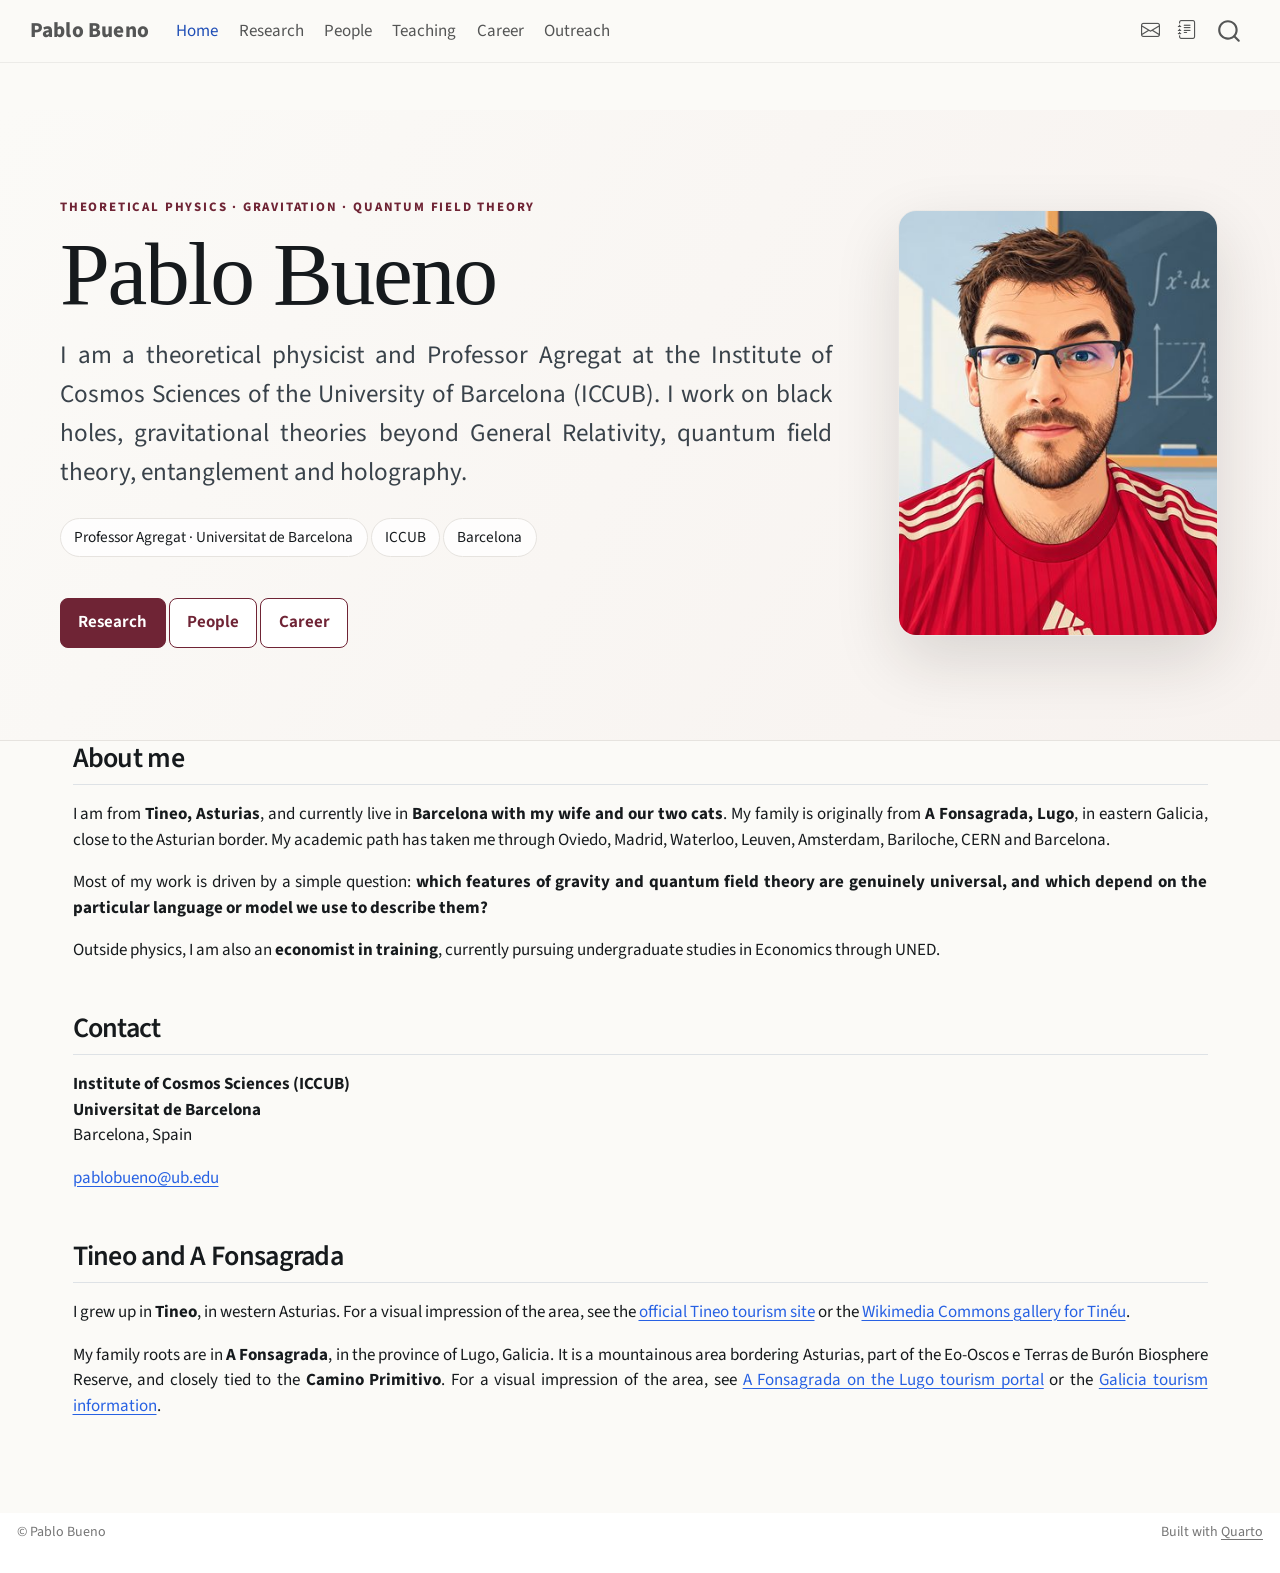
==== index.html @ 96d136df "Built site for gh-pages" ====
<!DOCTYPE html>
<html xmlns="http://www.w3.org/1999/xhtml" lang="en" xml:lang="en"><head>

<meta charset="utf-8">
<meta name="generator" content="quarto-1.10.18">

<meta name="viewport" content="width=device-width, initial-scale=1.0, user-scalable=yes">


<title>Pablo Bueno</title>
<style>
/* Default styles provided by pandoc.
** See https://pandoc.org/MANUAL.html#variables-for-html for config info.
*/
span.smallcaps{font-variant: small-caps;}
div.columns{display: flex; gap: 1.5em;}
div.column{flex: auto;}
@media screen {
div.columns{gap: min(4vw, 1.5em);}
div.column{overflow-x: auto;}
}
div.hanging-indent{margin-left: 1.5em; text-indent: -1.5em;}
ul.task-list{list-style: none;}
ul.task-list li input[type="checkbox"] {
  width: 0.8em;
  margin: 0 0.8em 0.2em -1em; /* quarto-specific, see https://github.com/quarto-dev/quarto-cli/issues/4556 */ 
  vertical-align: middle;
}
</style>


<script src="site_libs/quarto-nav/quarto-nav.js"></script>
<script src="site_libs/clipboard/clipboard.min.js"></script>
<script src="site_libs/quarto-search/autocomplete.umd.js"></script>
<script src="site_libs/quarto-search/fuse.min.js"></script>
<script src="site_libs/quarto-search/quarto-search.js"></script>
<meta name="quarto:offset" content="./">
<link href="./assets/favicon.svg" rel="icon" type="image/svg+xml">
<script src="site_libs/quarto-html/quarto.js" type="module"></script>
<script src="site_libs/quarto-html/tabsets/tabsets.js" type="module"></script>
<script src="site_libs/quarto-html/popper.min.js"></script>
<script src="site_libs/quarto-html/tippy.umd.min.js"></script>
<script src="site_libs/quarto-html/anchor.min.js"></script>
<link href="site_libs/quarto-html/tippy.css" rel="stylesheet">
<link href="site_libs/quarto-html/quarto-syntax-highlighting-64a204ab8560d761af7679ceaba22944.css" rel="stylesheet" id="quarto-text-highlighting-styles">
<script src="site_libs/bootstrap/bootstrap.min.js"></script>
<link href="site_libs/bootstrap/bootstrap-icons.css" rel="stylesheet">
<link href="site_libs/bootstrap/bootstrap-3e9b1289f5f353c49b617ce48ad2bc38.min.css" rel="stylesheet" append-hash="true" id="quarto-bootstrap" data-mode="light">
<script id="quarto-search-options" type="application/json">{
  "location": "navbar",
  "copy-button": false,
  "collapse-after": 3,
  "panel-placement": "end",
  "type": "overlay",
  "limit": 50,
  "keyboard-shortcut": [
    "f",
    "/",
    "s"
  ],
  "show-item-context": false,
  "language": {
    "search-no-results-text": "No results",
    "search-matching-documents-text": "matching documents",
    "search-copy-link-title": "Copy link to search",
    "search-hide-matches-text": "Hide additional matches",
    "search-more-match-text": "more match in this document",
    "search-more-matches-text": "more matches in this document",
    "search-clear-button-title": "Clear",
    "search-text-placeholder": "",
    "search-detached-cancel-button-title": "Cancel",
    "search-submit-button-title": "Submit",
    "search-label": "Search"
  }
}</script>
<style>html{ scroll-behavior: smooth; }</style>


<link rel="stylesheet" href="styles.css">
</head>

<body class="nav-fixed quarto-light">

<div id="quarto-search-results"></div>
  <header id="quarto-header" class="headroom fixed-top">
    <nav class="navbar navbar-expand-lg " data-bs-theme="dark">
      <div class="navbar-container container-fluid">
      <div class="navbar-brand-container mx-auto">
    <a class="navbar-brand" href="./index.html">
    <span class="navbar-title">Pablo Bueno</span>
    </a>
  </div>
            <div id="quarto-search" class="" title="Search"></div>
          <button class="navbar-toggler" type="button" data-bs-toggle="collapse" data-bs-target="#navbarCollapse" aria-controls="navbarCollapse" role="menu" aria-expanded="false" aria-label="Toggle navigation" onclick="if (window.quartoToggleHeadroom) { window.quartoToggleHeadroom(); }">
  <span class="navbar-toggler-icon"></span>
</button>
          <div class="collapse navbar-collapse" id="navbarCollapse">
            <ul class="navbar-nav navbar-nav-scroll me-auto">
  <li class="nav-item">
    <a class="nav-link active" href="./index.html" aria-current="page"> 
<span class="menu-text">Home</span></a>
  </li>  
  <li class="nav-item">
    <a class="nav-link" href="./research.html"> 
<span class="menu-text">Research</span></a>
  </li>  
  <li class="nav-item">
    <a class="nav-link" href="./people.html"> 
<span class="menu-text">People</span></a>
  </li>  
  <li class="nav-item">
    <a class="nav-link" href="./teaching.html"> 
<span class="menu-text">Teaching</span></a>
  </li>  
  <li class="nav-item">
    <a class="nav-link" href="./career.html"> 
<span class="menu-text">Career</span></a>
  </li>  
  <li class="nav-item">
    <a class="nav-link" href="./outreach.html"> 
<span class="menu-text">Outreach</span></a>
  </li>  
</ul>
            <ul class="navbar-nav navbar-nav-scroll ms-auto">
  <li class="nav-item compact">
    <a class="nav-link" href="mailto:pablobueno@ub.edu"> <i class="bi bi-envelope" role="img" aria-label="Email">
</i> 
<span class="menu-text"></span></a>
  </li>  
  <li class="nav-item compact">
    <a class="nav-link" href="https://inspirehep.net/authors/1198358?ui-citation-summary=true"> <i class="bi bi-journal-text" role="img" aria-label="INSPIRE-HEP">
</i> 
<span class="menu-text"></span></a>
  </li>  
</ul>
          </div> <!-- /navcollapse -->
            <div class="quarto-navbar-tools">
</div>
      </div> <!-- /container-fluid -->
    </nav>
</header>
<!-- content -->
<div id="quarto-content" class="quarto-container page-columns page-rows-contents page-layout-full page-navbar">
<!-- sidebar -->
<!-- margin-sidebar -->
    
<!-- main -->
<main class="content column-page" id="quarto-document-content"><header id="title-block-header" class="quarto-title-block"></header>




<div class="hero-split">
<div class="hero-copy">
<div class="hero-kicker">
Theoretical physics · Gravitation · Quantum field theory
</div>
<section id="pablo-bueno" class="level1">
<h1>Pablo Bueno</h1>
<div class="hero-lead">
<p>I am a theoretical physicist and Professor Agregat at the Institute of Cosmos Sciences of the University of Barcelona (ICCUB). I work on black holes, gravitational theories beyond General Relativity, quantum field theory, entanglement and holography.</p>
</div>
<div class="hero-meta">
<p><span class="pill">Professor Agregat · Universitat de Barcelona</span> <span class="pill">ICCUB</span> <span class="pill">Barcelona</span></p>
</div>
<div class="button-row">
<p><a class="pb-button primary" href="research.html">Research</a> <a class="pb-button secondary" href="people.html">People</a> <a class="pb-button secondary" href="career.html">Career</a></p>
</div>
</section>
</div>
<div class="hero-photo-wrap">
<p><img class="hero-photo" src="assets/pablo-bueno-cartoon-red.jpg" alt="Illustrated portrait of Pablo Bueno"></p>
</div>
</div>
<section id="about-me" class="level2">
<h2 class="anchored" data-anchor-id="about-me">About me</h2>
<p>I am from <strong>Tineo, Asturias</strong>, and currently live in <strong>Barcelona with my wife and our two cats</strong>. My family is originally from <strong>A Fonsagrada, Lugo</strong>, in eastern Galicia, close to the Asturian border. My academic path has taken me through Oviedo, Madrid, Waterloo, Leuven, Amsterdam, Bariloche, CERN and Barcelona.</p>
<p>Most of my work is driven by a simple question: <strong>which features of gravity and quantum field theory are genuinely universal, and which depend on the particular language or model we use to describe them?</strong></p>
<p>Outside physics, I am also an <strong>economist in training</strong>, currently pursuing undergraduate studies in Economics through UNED.</p>
</section>
<section id="contact" class="level2">
<h2 class="anchored" data-anchor-id="contact">Contact</h2>
<p><strong>Institute of Cosmos Sciences (ICCUB)</strong><br>
<strong>Universitat de Barcelona</strong><br>
Barcelona, Spain</p>
<p><a href="mailto:pablobueno@ub.edu">pablobueno@ub.edu</a></p>
</section>
<section id="tineo-and-a-fonsagrada" class="level2">
<h2 class="anchored" data-anchor-id="tineo-and-a-fonsagrada">Tineo and A Fonsagrada</h2>
<p>I grew up in <strong>Tineo</strong>, in western Asturias. For a visual impression of the area, see the <a href="https://turismotineo.es/">official Tineo tourism site</a> or the <a href="https://commons.wikimedia.org/wiki/Category:Tin%C3%A9u">Wikimedia Commons gallery for Tinéu</a>.</p>
<p>My family roots are in <strong>A Fonsagrada</strong>, in the province of Lugo, Galicia. It is a mountainous area bordering Asturias, part of the Eo-Oscos e Terras de Burón Biosphere Reserve, and closely tied to the <strong>Camino Primitivo</strong>. For a visual impression of the area, see <a href="https://turismo.deputacionlugo.gal/en/conece/lugoinedito/fonsagrada">A Fonsagrada on the Lugo tourism portal</a> or the <a href="https://www.turismo.gal/recurso/-/detalle/276943797/oficina-de-turismo-de-a-fonsagrada?langId=en_US">Galicia tourism information</a>.</p>


</section>

</main> <!-- /main -->
<script id="quarto-html-after-body" type="application/javascript">
  window.document.addEventListener("DOMContentLoaded", function (event) {
    const icon = "";
    const anchorJS = new window.AnchorJS();
    anchorJS.options = {
      placement: 'right',
      icon: icon
    };
    anchorJS.add('.anchored');
    const isCodeAnnotation = (el) => {
      for (const clz of el.classList) {
        if (clz.startsWith('code-annotation-')) {                     
          return true;
        }
      }
      return false;
    }
    const onCopySuccess = function(e) {
      // button target
      const button = e.trigger;
      // don't keep focus
      button.blur();
      // flash "checked"
      button.classList.add('code-copy-button-checked');
      var currentTitle = button.getAttribute("title");
      button.setAttribute("title", "Copied!");
      let tooltip;
      if (window.bootstrap) {
        button.setAttribute("data-bs-toggle", "tooltip");
        button.setAttribute("data-bs-placement", "left");
        button.setAttribute("data-bs-title", "Copied!");
        tooltip = new bootstrap.Tooltip(button, 
          { trigger: "manual", 
            customClass: "code-copy-button-tooltip",
            offset: [0, -8]});
        tooltip.show();    
      }
      setTimeout(function() {
        if (tooltip) {
          tooltip.hide();
          button.removeAttribute("data-bs-title");
          button.removeAttribute("data-bs-toggle");
          button.removeAttribute("data-bs-placement");
        }
        button.setAttribute("title", currentTitle);
        button.classList.remove('code-copy-button-checked');
      }, 1000);
      // clear code selection
      e.clearSelection();
    }
    const getTextToCopy = function(trigger) {
      const outerScaffold = trigger.parentElement.cloneNode(true);
      const codeEl = outerScaffold.querySelector('code');
      for (const childEl of codeEl.children) {
        if (isCodeAnnotation(childEl)) {
          childEl.remove();
        }
      }
      return codeEl.innerText;
    }
    const clipboard = new window.ClipboardJS('.code-copy-button:not([data-in-quarto-modal])', {
      text: getTextToCopy
    });
    clipboard.on('success', onCopySuccess);
    if (window.document.getElementById('quarto-embedded-source-code-modal')) {
      const clipboardModal = new window.ClipboardJS('.code-copy-button[data-in-quarto-modal]', {
        text: getTextToCopy,
        container: window.document.getElementById('quarto-embedded-source-code-modal')
      });
      clipboardModal.on('success', onCopySuccess);
    }
      var localhostRegex = new RegExp(/^(?:http|https):\/\/localhost\:?[0-9]*\//);
      var mailtoRegex = new RegExp(/^mailto:/);
        var filterRegex = new RegExp("https:\/\/DrBueno88\.github\.io");
      var isInternal = (href) => {
          return filterRegex.test(href) || localhostRegex.test(href) || mailtoRegex.test(href);
      }
      // Inspect non-navigation links and adorn them if external
     var links = window.document.querySelectorAll('a[href]:not(.nav-link):not(.navbar-brand):not(.toc-action):not(.sidebar-link):not(.sidebar-item-toggle):not(.pagination-link):not(.no-external):not([aria-hidden]):not(.dropdown-item):not(.quarto-navigation-tool):not(.about-link)');
      for (var i=0; i<links.length; i++) {
        const link = links[i];
        if (!isInternal(link.href)) {
          // undo the damage that might have been done by quarto-nav.js in the case of
          // links that we want to consider external
          if (link.dataset.originalHref !== undefined) {
            link.href = link.dataset.originalHref;
          }
            // target, if specified
            link.setAttribute("target", "_blank");
            if (link.getAttribute("rel") === null) {
              link.setAttribute("rel", "noopener");
            }
        }
      }
    function tippyHover(el, contentFn, onTriggerFn, onUntriggerFn) {
      const config = {
        allowHTML: true,
        maxWidth: 500,
        delay: 100,
        arrow: false,
        appendTo: function(el) {
            return el.parentElement;
        },
        interactive: true,
        interactiveBorder: 10,
        theme: 'quarto',
        placement: 'bottom-start',
      };
      if (contentFn) {
        config.content = contentFn;
      }
      if (onTriggerFn) {
        config.onTrigger = onTriggerFn;
      }
      if (onUntriggerFn) {
        config.onUntrigger = onUntriggerFn;
      }
      window.tippy(el, config); 
    }
    const noterefs = window.document.querySelectorAll('a[role="doc-noteref"]');
    for (var i=0; i<noterefs.length; i++) {
      const ref = noterefs[i];
      tippyHover(ref, function() {
        // use id or data attribute instead here
        let href = ref.getAttribute('data-footnote-href') || ref.getAttribute('href');
        try { href = new URL(href).hash; } catch {}
        const id = href.replace(/^#\/?/, "");
        const note = window.document.getElementById(id);
        if (note) {
          return note.innerHTML;
        } else {
          return "";
        }
      });
    }
    const xrefs = window.document.querySelectorAll('a.quarto-xref');
    const processXRef = (id, note) => {
      // Strip column container classes
      const stripColumnClz = (el) => {
        el.classList.remove("page-full", "page-columns");
        if (el.children) {
          for (const child of el.children) {
            stripColumnClz(child);
          }
        }
      }
      stripColumnClz(note)
      if (id === null || id.startsWith('sec-')) {
        // Special case sections, only their first couple elements
        const container = document.createElement("div");
        if (note.children && note.children.length > 2) {
          container.appendChild(note.children[0].cloneNode(true));
          for (let i = 1; i < note.children.length; i++) {
            const child = note.children[i];
            if (child.tagName === "P" && child.innerText === "") {
              continue;
            } else {
              container.appendChild(child.cloneNode(true));
              break;
            }
          }
          if (window.Quarto?.typesetMath) {
            window.Quarto.typesetMath(container);
          }
          return container.innerHTML
        } else {
          if (window.Quarto?.typesetMath) {
            window.Quarto.typesetMath(note);
          }
          return note.innerHTML;
        }
      } else {
        // Remove any anchor links if they are present
        const anchorLink = note.querySelector('a.anchorjs-link');
        if (anchorLink) {
          anchorLink.remove();
        }
        if (window.Quarto?.typesetMath) {
          window.Quarto.typesetMath(note);
        }
        if (note.classList.contains("callout")) {
          return note.outerHTML;
        } else {
          return note.innerHTML;
        }
      }
    }
    for (var i=0; i<xrefs.length; i++) {
      const xref = xrefs[i];
      tippyHover(xref, undefined, function(instance) {
        instance.disable();
        let url = xref.getAttribute('href');
        let hash = undefined; 
        if (url.startsWith('#')) {
          hash = url;
        } else {
          try { hash = new URL(url).hash; } catch {}
        }
        if (hash) {
          const id = hash.replace(/^#\/?/, "");
          const note = window.document.getElementById(id);
          if (note !== null) {
            try {
              const html = processXRef(id, note.cloneNode(true));
              instance.setContent(html);
            } finally {
              instance.enable();
              instance.show();
            }
          } else {
            // See if we can fetch this
            fetch(url.split('#')[0])
            .then(res => res.text())
            .then(html => {
              const parser = new DOMParser();
              const htmlDoc = parser.parseFromString(html, "text/html");
              const note = htmlDoc.getElementById(id);
              if (note !== null) {
                const html = processXRef(id, note);
                instance.setContent(html);
              } 
            }).finally(() => {
              instance.enable();
              instance.show();
            });
          }
        } else {
          // See if we can fetch a full url (with no hash to target)
          // This is a special case and we should probably do some content thinning / targeting
          fetch(url)
          .then(res => res.text())
          .then(html => {
            const parser = new DOMParser();
            const htmlDoc = parser.parseFromString(html, "text/html");
            const note = htmlDoc.querySelector('main.content');
            if (note !== null) {
              // This should only happen for chapter cross references
              // (since there is no id in the URL)
              // remove the first header
              if (note.children.length > 0 && note.children[0].tagName === "HEADER") {
                note.children[0].remove();
              }
              const html = processXRef(null, note);
              instance.setContent(html);
            } 
          }).finally(() => {
            instance.enable();
            instance.show();
          });
        }
      }, function(instance) {
      });
    }
        let selectedAnnoteEl;
        const selectorForAnnotation = ( cell, annotation) => {
          let cellAttr = 'data-code-cell="' + cell + '"';
          let lineAttr = 'data-code-annotation="' +  annotation + '"';
          const selector = 'span[' + cellAttr + '][' + lineAttr + ']';
          return selector;
        }
        const selectCodeLines = (annoteEl) => {
          const doc = window.document;
          const targetCell = annoteEl.getAttribute("data-target-cell");
          const targetAnnotation = annoteEl.getAttribute("data-target-annotation");
          const annoteSpan = window.document.querySelector(selectorForAnnotation(targetCell, targetAnnotation));
          const lines = annoteSpan.getAttribute("data-code-lines").split(",");
          const lineIds = lines.map((line) => {
            return targetCell + "-" + line;
          })
          let top = null;
          let height = null;
          let parent = null;
          if (lineIds.length > 0) {
              //compute the position of the single el (top and bottom and make a div)
              const el = window.document.getElementById(lineIds[0]);
              top = el.offsetTop;
              height = el.offsetHeight;
              parent = el.parentElement.parentElement;
            if (lineIds.length > 1) {
              const lastEl = window.document.getElementById(lineIds[lineIds.length - 1]);
              const bottom = lastEl.offsetTop + lastEl.offsetHeight;
              height = bottom - top;
            }
            if (top !== null && height !== null && parent !== null) {
              // cook up a div (if necessary) and position it 
              let div = window.document.getElementById("code-annotation-line-highlight");
              if (div === null) {
                div = window.document.createElement("div");
                div.setAttribute("id", "code-annotation-line-highlight");
                div.style.position = 'absolute';
                parent.appendChild(div);
              }
              div.style.top = top - 2 + "px";
              div.style.height = height + 4 + "px";
              div.style.left = 0;
              let gutterDiv = window.document.getElementById("code-annotation-line-highlight-gutter");
              if (gutterDiv === null) {
                gutterDiv = window.document.createElement("div");
                gutterDiv.setAttribute("id", "code-annotation-line-highlight-gutter");
                gutterDiv.style.position = 'absolute';
                const codeCell = window.document.getElementById(targetCell);
                const gutter = codeCell.querySelector('.code-annotation-gutter');
                gutter.appendChild(gutterDiv);
              }
              gutterDiv.style.top = top - 2 + "px";
              gutterDiv.style.height = height + 4 + "px";
            }
            selectedAnnoteEl = annoteEl;
          }
        };
        const unselectCodeLines = () => {
          const elementsIds = ["code-annotation-line-highlight", "code-annotation-line-highlight-gutter"];
          elementsIds.forEach((elId) => {
            const div = window.document.getElementById(elId);
            if (div) {
              div.remove();
            }
          });
          selectedAnnoteEl = undefined;
        };
          // Handle positioning of the toggle
      window.addEventListener(
        "resize",
        throttle(() => {
          elRect = undefined;
          if (selectedAnnoteEl) {
            selectCodeLines(selectedAnnoteEl);
          }
        }, 10)
      );
      function throttle(fn, ms) {
      let throttle = false;
      let timer;
        return (...args) => {
          if(!throttle) { // first call gets through
              fn.apply(this, args);
              throttle = true;
          } else { // all the others get throttled
              if(timer) clearTimeout(timer); // cancel #2
              timer = setTimeout(() => {
                fn.apply(this, args);
                timer = throttle = false;
              }, ms);
          }
        };
      }
        // Attach click handler to the DT
        const annoteDls = window.document.querySelectorAll('dt[data-target-cell]');
        for (const annoteDlNode of annoteDls) {
          annoteDlNode.addEventListener('click', (event) => {
            const clickedEl = event.target;
            if (clickedEl !== selectedAnnoteEl) {
              unselectCodeLines();
              const activeEl = window.document.querySelector('dt[data-target-cell].code-annotation-active');
              if (activeEl) {
                activeEl.classList.remove('code-annotation-active');
              }
              selectCodeLines(clickedEl);
              clickedEl.classList.add('code-annotation-active');
            } else {
              // Unselect the line
              unselectCodeLines();
              clickedEl.classList.remove('code-annotation-active');
            }
          });
        }
    const findCites = (el) => {
      const parentEl = el.parentElement;
      if (parentEl) {
        const cites = parentEl.dataset.cites;
        if (cites) {
          return {
            el,
            cites: cites.split(' ')
          };
        } else {
          return findCites(el.parentElement)
        }
      } else {
        return undefined;
      }
    };
    var bibliorefs = window.document.querySelectorAll('a[role="doc-biblioref"]');
    for (var i=0; i<bibliorefs.length; i++) {
      const ref = bibliorefs[i];
      const citeInfo = findCites(ref);
      if (citeInfo) {
        tippyHover(citeInfo.el, function() {
          var popup = window.document.createElement('div');
          citeInfo.cites.forEach(function(cite) {
            var citeDiv = window.document.createElement('div');
            citeDiv.classList.add('hanging-indent');
            citeDiv.classList.add('csl-entry');
            var biblioDiv = window.document.getElementById('ref-' + cite);
            if (biblioDiv) {
              citeDiv.innerHTML = biblioDiv.innerHTML;
            }
            popup.appendChild(citeDiv);
          });
          return popup.innerHTML;
        });
      }
    }
  });
  </script>
</div> <!-- /content -->
<footer class="footer">
  <div class="nav-footer">
    <div class="nav-footer-left">
<p>© Pablo Bueno</p>
</div>   
    <div class="nav-footer-center">
      &nbsp;
    </div>
    <div class="nav-footer-right">
<p>Built with <a href="https://quarto.org/">Quarto</a></p>
</div>
  </div>
</footer>




<script src="site_libs/quarto-html/zenscroll-min.js"></script>
</body></html>
---- site_libs/quarto-html/tippy.css ----
.tippy-box[data-animation=fade][data-state=hidden]{opacity:0}[data-tippy-root]{max-width:calc(100vw - 10px)}.tippy-box{position:relative;background-color:#333;color:#fff;border-radius:4px;font-size:14px;line-height:1.4;white-space:normal;outline:0;transition-property:transform,visibility,opacity}.tippy-box[data-placement^=top]>.tippy-arrow{bottom:0}.tippy-box[data-placement^=top]>.tippy-arrow:before{bottom:-7px;left:0;border-width:8px 8px 0;border-top-color:initial;transform-origin:center top}.tippy-box[data-placement^=bottom]>.tippy-arrow{top:0}.tippy-box[data-placement^=bottom]>.tippy-arrow:before{top:-7px;left:0;border-width:0 8px 8px;border-bottom-color:initial;transform-origin:center bottom}.tippy-box[data-placement^=left]>.tippy-arrow{right:0}.tippy-box[data-placement^=left]>.tippy-arrow:before{border-width:8px 0 8px 8px;border-left-color:initial;right:-7px;transform-origin:center left}.tippy-box[data-placement^=right]>.tippy-arrow{left:0}.tippy-box[data-placement^=right]>.tippy-arrow:before{left:-7px;border-width:8px 8px 8px 0;border-right-color:initial;transform-origin:center right}.tippy-box[data-inertia][data-state=visible]{transition-timing-function:cubic-bezier(.54,1.5,.38,1.11)}.tippy-arrow{width:16px;height:16px;color:#333}.tippy-arrow:before{content:"";position:absolute;border-color:transparent;border-style:solid}.tippy-content{position:relative;padding:5px 9px;z-index:1}
---- site_libs/quarto-html/quarto-syntax-highlighting-64a204ab8560d761af7679ceaba22944.css ----
/* quarto syntax highlight colors */
:root {
  --quarto-hl-ot-color: #003B4F;
  --quarto-hl-at-color: #657422;
  --quarto-hl-ss-color: #20794D;
  --quarto-hl-an-color: #5E5E5E;
  --quarto-hl-fu-color: #4758AB;
  --quarto-hl-st-color: #20794D;
  --quarto-hl-cf-color: #003B4F;
  --quarto-hl-op-color: #5E5E5E;
  --quarto-hl-er-color: #AD0000;
  --quarto-hl-bn-color: #AD0000;
  --quarto-hl-al-color: #AD0000;
  --quarto-hl-va-color: #111111;
  --quarto-hl-bu-color: inherit;
  --quarto-hl-ex-color: inherit;
  --quarto-hl-pp-color: #AD0000;
  --quarto-hl-in-color: #5E5E5E;
  --quarto-hl-vs-color: #20794D;
  --quarto-hl-wa-color: #5E5E5E;
  --quarto-hl-do-color: #5E5E5E;
  --quarto-hl-im-color: #00769E;
  --quarto-hl-ch-color: #20794D;
  --quarto-hl-dt-color: #AD0000;
  --quarto-hl-fl-color: #AD0000;
  --quarto-hl-co-color: #5E5E5E;
  --quarto-hl-cv-color: #5E5E5E;
  --quarto-hl-cn-color: #8f5902;
  --quarto-hl-sc-color: #5E5E5E;
  --quarto-hl-dv-color: #AD0000;
  --quarto-hl-kw-color: #003B4F;
}

/* other quarto variables */
:root {
  --quarto-font-monospace: SFMono-Regular, Menlo, Monaco, Consolas, "Liberation Mono", "Courier New", monospace;
}

/* syntax highlight based on Pandoc's rules */
pre > code.sourceCode > span {
  color: #003B4F;
}

code.sourceCode > span {
  color: #003B4F;
}

div.sourceCode,
div.sourceCode pre.sourceCode {
  color: #003B4F;
}

/* Normal */
code span {
  color: #003B4F;
}

/* Alert */
code span.al {
  color: #AD0000;
  font-style: inherit;
}

/* Annotation */
code span.an {
  color: #5E5E5E;
  font-style: inherit;
}

/* Attribute */
code span.at {
  color: #657422;
  font-style: inherit;
}

/* BaseN */
code span.bn {
  color: #AD0000;
  font-style: inherit;
}

/* BuiltIn */
code span.bu {
  font-style: inherit;
}

/* ControlFlow */
code span.cf {
  color: #003B4F;
  font-weight: bold;
  font-style: inherit;
}

/* Char */
code span.ch {
  color: #20794D;
  font-style: inherit;
}

/* Constant */
code span.cn {
  color: #8f5902;
  font-style: inherit;
}

/* Comment */
code span.co {
  color: #5E5E5E;
  font-style: inherit;
}

/* CommentVar */
code span.cv {
  color: #5E5E5E;
  font-style: italic;
}

/* Documentation */
code span.do {
  color: #5E5E5E;
  font-style: italic;
}

/* DataType */
code span.dt {
  color: #AD0000;
  font-style: inherit;
}

/* DecVal */
code span.dv {
  color: #AD0000;
  font-style: inherit;
}

/* Error */
code span.er {
  color: #AD0000;
  font-style: inherit;
}

/* Extension */
code span.ex {
  font-style: inherit;
}

/* Float */
code span.fl {
  color: #AD0000;
  font-style: inherit;
}

/* Function */
code span.fu {
  color: #4758AB;
  font-style: inherit;
}

/* Import */
code span.im {
  color: #00769E;
  font-style: inherit;
}

/* Information */
code span.in {
  color: #5E5E5E;
  font-style: inherit;
}

/* Keyword */
code span.kw {
  color: #003B4F;
  font-weight: bold;
  font-style: inherit;
}

/* Operator */
code span.op {
  color: #5E5E5E;
  font-style: inherit;
}

/* Other */
code span.ot {
  color: #003B4F;
  font-style: inherit;
}

/* Preprocessor */
code span.pp {
  color: #AD0000;
  font-style: inherit;
}

/* SpecialChar */
code span.sc {
  color: #5E5E5E;
  font-style: inherit;
}

/* SpecialString */
code span.ss {
  color: #20794D;
  font-style: inherit;
}

/* String */
code span.st {
  color: #20794D;
  font-style: inherit;
}

/* Variable */
code span.va {
  color: #111111;
  font-style: inherit;
}

/* VerbatimString */
code span.vs {
  color: #20794D;
  font-style: inherit;
}

/* Warning */
code span.wa {
  color: #5E5E5E;
  font-style: italic;
}

.prevent-inlining {
  content: "</";
}

/*# sourceMappingURL=9d8d5bb603a83b8298b89080a598c93b.css.map */
---- styles.css ----
:root {
  --pb-ink: #161a1d;
  --pb-muted: #667078;
  --pb-accent: #6f2435;
  --pb-accent-dark: #461520;
  --pb-accent-soft: #f4eaed;
  --pb-line: #e6e3df;
  --pb-paper: #fbfaf7;
  --pb-card: #ffffff;
}

body { color: var(--pb-ink); background: var(--pb-paper); }
.navbar { border-bottom: 1px solid rgba(0,0,0,.06); backdrop-filter: blur(10px); background: rgba(251,250,247,.94)!important; }
.navbar-title { font-weight: 750; letter-spacing: .01em; }
h1,h2,h3 { letter-spacing: -.025em; }
h2 { margin-top: 2.8rem; }
a { text-underline-offset: 3px; }

.hero-split {
  display:grid; grid-template-columns:minmax(0,1.55fr) minmax(260px,.65fr); gap:clamp(2rem,5vw,5rem);
  align-items:center; padding:5.2rem max(1rem,calc((100vw - 1160px)/2)) 4.4rem;
  margin-left:calc(50% - 50vw); margin-right:calc(50% - 50vw); border-bottom:1px solid var(--pb-line);
  background:linear-gradient(120deg,#fbfaf7 0%,#f7f2ef 100%);
}
.hero-kicker { color:var(--pb-accent); text-transform:uppercase; letter-spacing:.14em; font-size:.76rem; font-weight:750; margin-bottom:.9rem; }
.hero-copy h1 { font-family:Georgia,'Times New Roman',serif; font-size:clamp(3.4rem,7vw,6.8rem); font-weight:500; line-height:.92; margin:.1rem 0 1.2rem; }
.hero-lead { font-size:clamp(1.15rem,2vw,1.48rem); line-height:1.55; max-width:800px; color:#39424a; }
.hero-meta { display:flex; gap:.65rem; flex-wrap:wrap; margin-top:1.55rem; }
.hero-photo-wrap { display:flex; justify-content:center; }
.hero-photo {
  display:block;
  width:min(100%,320px);
  height:auto;
  max-width:320px;
  aspect-ratio:auto;
  object-fit:contain;
  object-position:center;
  image-rendering:auto;
  border-radius:18px;
  box-shadow:0 24px 65px rgba(33,26,24,.14);
  border:1px solid rgba(0,0,0,.05);
}

.pill { display:inline-block; border:1px solid var(--pb-line); border-radius:999px; padding:.42rem .78rem; font-size:.9rem; background:rgba(255,255,255,.8); }
.button-row,.profile-links { display:flex; gap:.8rem; flex-wrap:wrap; margin-top:1.4rem; }
.pb-button { display:inline-block; padding:.66rem 1.02rem; border-radius:8px; text-decoration:none; font-weight:650; border:1px solid var(--pb-accent); transition:.15s ease; }
.pb-button:hover { transform:translateY(-1px); }
.pb-button.primary { background:var(--pb-accent); color:white; }
.pb-button.secondary { color:var(--pb-accent); background:white; }

.grid-cards { display:grid; grid-template-columns:repeat(2,minmax(0,1fr)); gap:1.05rem; margin:1.4rem 0 2rem; }
.card-clean { border:1px solid var(--pb-line); border-radius:14px; padding:1.4rem 1.45rem 1.25rem; background:var(--pb-card); box-shadow:0 5px 18px rgba(0,0,0,.025); }
.card-clean h3 { margin-top:0; font-size:1.12rem; }
.card-clean p:last-child { margin-bottom:0; }
a.card-clean { color:inherit; text-decoration:none; }
a.card-clean:hover { border-color:#cbb9bd; box-shadow:0 9px 28px rgba(69,28,38,.075); }

.stats { display:grid; grid-template-columns:repeat(4,minmax(0,1fr)); gap:1rem; margin:2rem 0 2.7rem; }
.stat { border-top:3px solid var(--pb-accent); padding-top:.8rem; }
.stat strong { display:block; font-size:1.62rem; line-height:1.2; }
.stat span { color:var(--pb-muted); font-size:.88rem; }

.paper-item,.timeline-item,.talk-item { padding:1rem 0 1.08rem; border-bottom:1px solid var(--pb-line); }
.paper-title { font-weight:720; margin-bottom:.22rem; }
.paper-title a { color:inherit; text-decoration:none; }
.paper-title a:hover { color:var(--pb-accent); }
.paper-meta,.muted,.talk-venue { color:var(--pb-muted); font-size:.93rem; }
.pub-compact { display:grid; grid-template-columns:2.2rem 1fr; gap:.35rem; padding:.34rem 0; line-height:1.4; }
.pub-number { color:var(--pb-muted); font-variant-numeric:tabular-nums; }
.timeline-item { display:grid; grid-template-columns:145px 1fr; gap:1rem; }
.timeline-date { color:var(--pb-accent); font-weight:700; }
.talk-title { font-weight:690; margin-bottom:.15rem; }
.older-talks { margin:1.1rem 0 1.8rem; border:1px solid var(--pb-line); border-radius:10px; background:#fff; }
.older-talks summary { cursor:pointer; padding:1rem 1.1rem; font-weight:650; color:var(--pb-accent); }
.details-inner { padding:0 1.1rem .4rem; }

.collab-feature-grid { display:grid; grid-template-columns:repeat(2,minmax(0,1fr)); gap:1rem; margin:1.4rem 0 2rem; }
.collab-feature { background:#fff; border:1px solid var(--pb-line); border-radius:12px; padding:1.25rem; }
.collab-feature h3 { margin-top:0; margin-bottom:.5rem; }
.collab-feature h3 a { color:var(--pb-ink); text-decoration:none; }
.collab-feature h3 a:hover { color:var(--pb-accent); }
.student-list > div { padding:.72rem 0; border-bottom:1px solid var(--pb-line); }
.student-list span { color:var(--pb-muted); }

.about-grid { display:grid; grid-template-columns:280px 1fr; gap:2rem; align-items:start; margin-top:1rem; }
.about-photo { width:100%; height:auto; border-radius:14px; object-fit:contain; object-position:center; }
.more-link { margin-top:1.2rem; font-weight:650; }

@media(max-width:850px){
  .hero-split{grid-template-columns:1fr; padding-top:3.4rem;}
  .hero-photo-wrap{justify-content:flex-start;}
  .hero-photo{width:min(76vw,300px);}
  .grid-cards,.stats,.collab-feature-grid{grid-template-columns:1fr;}
  .timeline-item{grid-template-columns:1fr;gap:.25rem;}
  .about-grid{grid-template-columns:1fr;}
  .about-photo{width:min(70vw,300px);}
}


/* Global prose alignment */
main p,
main li,
.hero-lead,
.card-clean p,
.about-grid > div,
.student-list span,
.talk-venue,
.paper-meta {
  text-align: justify;
  text-justify: inter-word;
}

/* Collaborator image placeholder */
.collab-image-placeholder {
  border: 1px dashed #bcaeb2;
  border-radius: 16px;
  background: linear-gradient(135deg,#fff 0%,#f6f0f2 100%);
  min-height: 300px;
  display: flex;
  align-items: center;
  justify-content: center;
  padding: 2rem;
  margin: 1.5rem 0 2rem;
  text-align: center;
  color: var(--pb-muted);
}
.collab-image-placeholder strong {
  display:block;
  color:var(--pb-ink);
  font-size:1.05rem;
  margin-bottom:.5rem;
}

.pub-entry {
  display:grid;
  grid-template-columns:2.2rem minmax(0,1fr);
  gap:.45rem;
  padding:.55rem 0;
  border-bottom:1px solid var(--pb-line);
  line-height:1.42;
}
.pub-title { font-weight:650; color:var(--pb-ink); text-decoration:none; }
.pub-title:hover { color:var(--pb-accent); }
.pub-ref { color:var(--pb-muted); font-size:.92rem; }


/* Collapsible research sections */
.expandable-section.callout {
  background: #fff;
  border: 1px solid var(--pb-line);
  border-radius: 12px;
  margin: 1.4rem 0;
  box-shadow: 0 4px 16px rgba(0,0,0,.025);
}
.expandable-section .callout-header {
  background: #fff;
  color: var(--pb-ink);
  font-weight: 700;
}
.expandable-section .callout-body-container {
  background: #fff;
}


/* Larger, more prominent expandable section headers */
.expandable-section .callout-header {
  padding: 1.05rem 1.25rem;
  border-radius: 12px;
  background: linear-gradient(135deg, #ffffff 0%, #f8f2f4 100%);
  border-left: 4px solid var(--pb-accent);
}
.expandable-section .callout-title-container,
.expandable-section .callout-title {
  font-size: 1.22rem !important;
  line-height: 1.3;
  font-weight: 750 !important;
  letter-spacing: -0.015em;
  color: var(--pb-accent-dark);
}
.expandable-section .callout-toggle::before {
  transform: scale(1.15);
}
.expandable-section.callout:hover {
  border-color: #cab4ba;
  box-shadow: 0 8px 24px rgba(69,28,38,.07);
}


/* Strong visual treatment for the two Research expanders */
#quarto-document-content .expandable-section.callout {
  border: 0 !important;
  border-radius: 14px !important;
  overflow: hidden;
  margin: 1.55rem 0 !important;
  box-shadow: 0 5px 18px rgba(69,28,38,.08) !important;
}

#quarto-document-content .expandable-section .callout-header {
  min-height: 72px;
  padding: 1.15rem 1.35rem !important;
  display: flex !important;
  align-items: center !important;
  background: linear-gradient(135deg, #f8eef1 0%, #ffffff 100%) !important;
  border-left: 6px solid var(--pb-accent) !important;
  cursor: pointer;
}

#quarto-document-content .expandable-section .callout-icon-container {
  display: none !important;
}

#quarto-document-content .expandable-section .callout-title-container {
  font-size: 1.48rem !important;
  line-height: 1.15 !important;
  font-weight: 760 !important;
  letter-spacing: -0.025em !important;
  color: var(--pb-accent-dark) !important;
}

#quarto-document-content .expandable-section .callout-btn-toggle {
  margin-left: .8rem !important;
}

#quarto-document-content .expandable-section .callout-toggle {
  font-size: 1.35rem !important;
}

#quarto-document-content .expandable-section .callout-body {
  padding: 1.15rem 1.35rem 1.35rem !important;
}

#quarto-document-content .expandable-section .callout-header:hover {
  background: linear-gradient(135deg, #f2e2e7 0%, #fff 100%) !important;
}

@media (max-width: 650px) {
  #quarto-document-content .expandable-section .callout-title-container {
    font-size: 1.28rem !important;
  }
  #quarto-document-content .expandable-section .callout-header {
    min-height: 64px;
    padding: 1rem 1.05rem !important;
  }
}


/* Native HTML research expanders */
.research-expander {
  margin: 1.6rem 0;
  border: 1px solid #d8c8cd;
  border-radius: 16px;
  background: #fff;
  box-shadow: 0 7px 22px rgba(69,28,38,.07);
  overflow: hidden;
}

.research-expander > summary {
  list-style: none;
  cursor: pointer;
  position: relative;
  padding: 1.25rem 3.5rem 1.25rem 1.4rem;
  font-size: 1.5rem;
  line-height: 1.2;
  font-weight: 750;
  letter-spacing: -0.025em;
  color: var(--pb-accent-dark);
  background: linear-gradient(135deg, #f5e8ec 0%, #ffffff 100%);
  border-left: 6px solid var(--pb-accent);
  transition: background .15s ease, color .15s ease;
}

.research-expander > summary::-webkit-details-marker {
  display: none;
}

.research-expander > summary::after {
  content: "+";
  position: absolute;
  right: 1.35rem;
  top: 50%;
  transform: translateY(-52%);
  font-size: 1.7rem;
  font-weight: 400;
  color: var(--pb-accent);
}

.research-expander[open] > summary::after {
  content: "−";
}

.research-expander > summary:hover {
  background: linear-gradient(135deg, #eedce2 0%, #fff 100%);
}

.research-expander-body {
  padding: 1.25rem 1.45rem 1.5rem;
  border-top: 1px solid var(--pb-line);
}

.research-expander-body > :first-child {
  margin-top: 0;
}

@media(max-width:650px) {
  .research-expander > summary {
    font-size: 1.28rem;
    padding: 1.05rem 3rem 1.05rem 1.05rem;
  }
  .research-expander-body {
    padding: 1rem;
  }
}
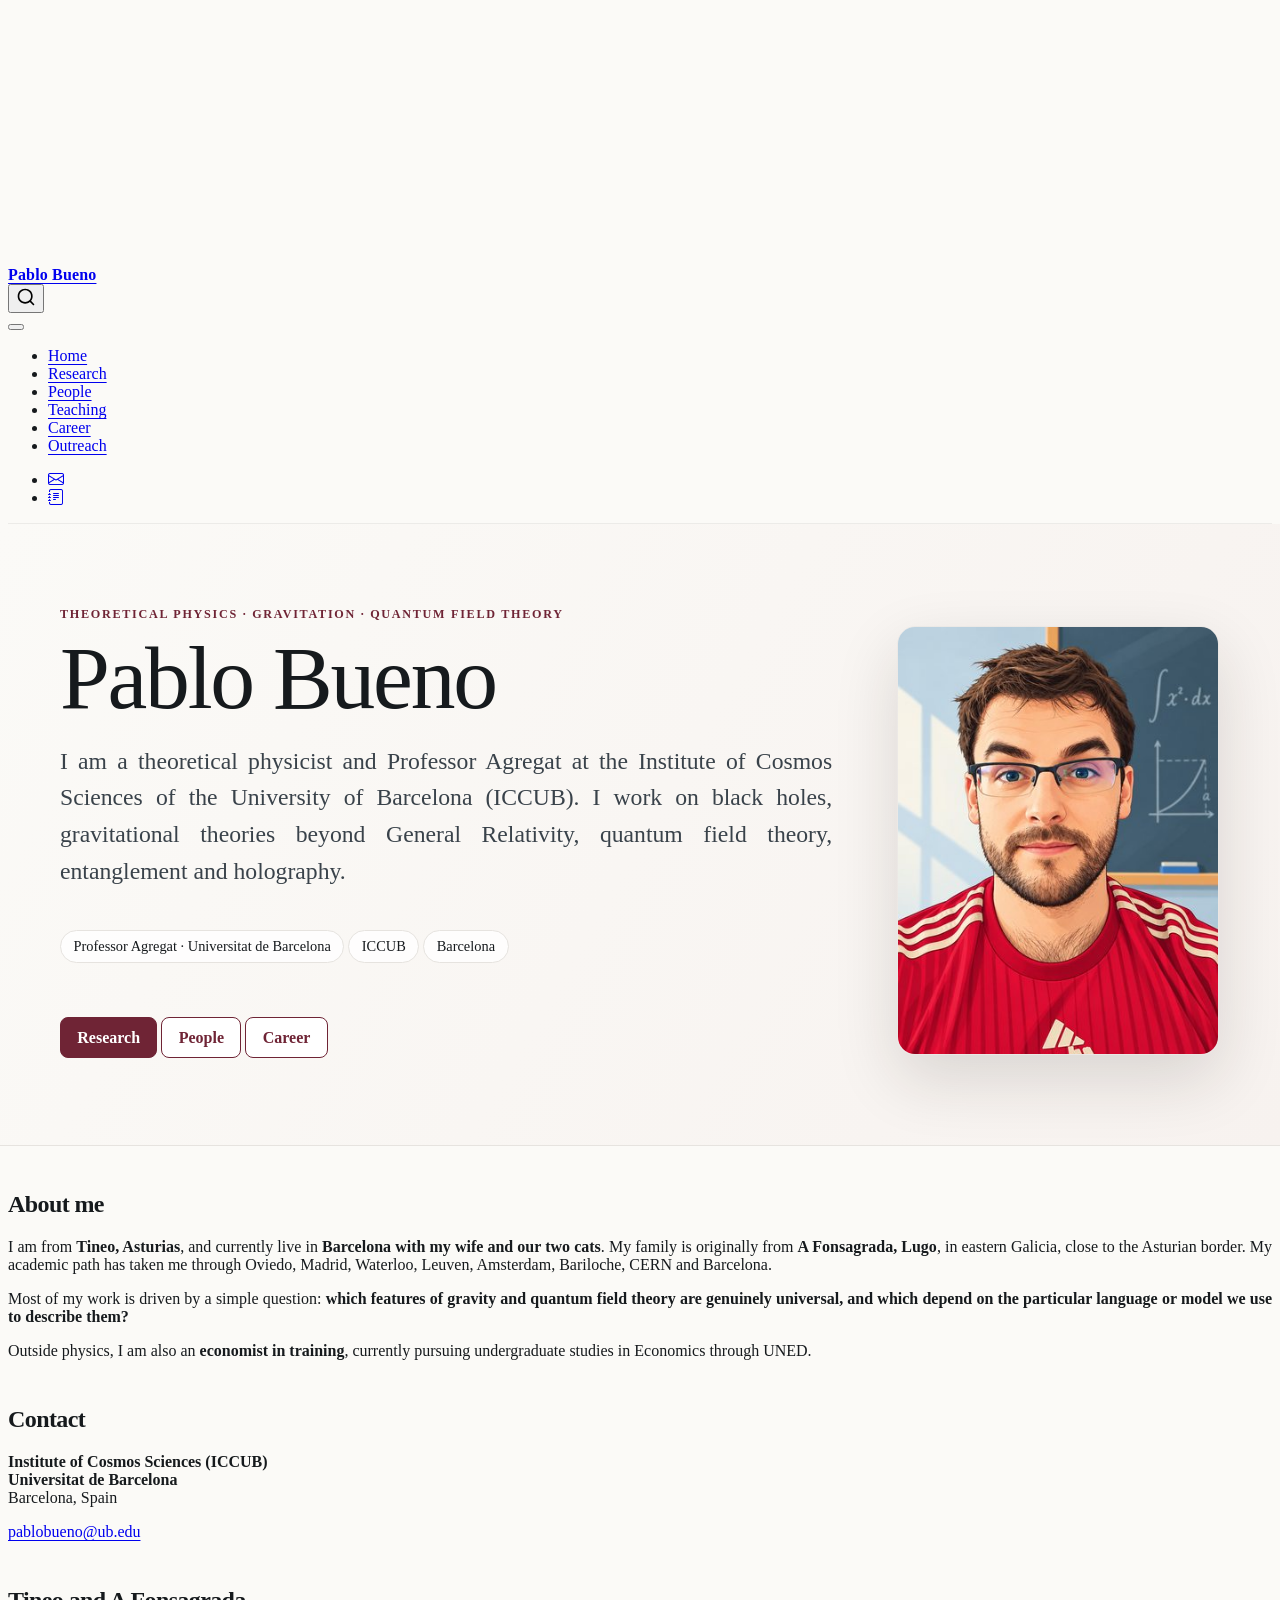
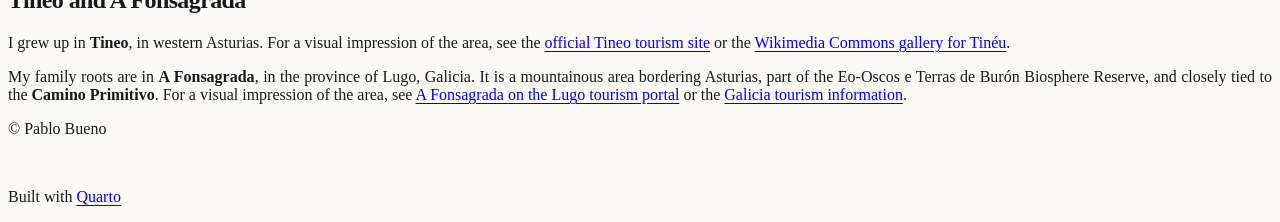
==== commit 8fe8d684: "Built site for gh-pages" ====
--- a/index.html
+++ b/index.html
@@ -45,7 +45,7 @@
 <link href="site_libs/quarto-html/quarto-syntax-highlighting-64a204ab8560d761af7679ceaba22944.css" rel="stylesheet" id="quarto-text-highlighting-styles">
 <script src="site_libs/bootstrap/bootstrap.min.js"></script>
 <link href="site_libs/bootstrap/bootstrap-icons.css" rel="stylesheet">
-<link href="site_libs/bootstrap/bootstrap-3e9b1289f5f353c49b617ce48ad2bc38.min.css" rel="stylesheet" append-hash="true" id="quarto-bootstrap" data-mode="light">
+<link href="site_libs/bootstrap/bootstrap-55617497126496852ff9f5a59253c640.min.css" rel="stylesheet" append-hash="true" id="quarto-bootstrap" data-mode="light">
 <script id="quarto-search-options" type="application/json">{
   "location": "navbar",
   "copy-button": false,
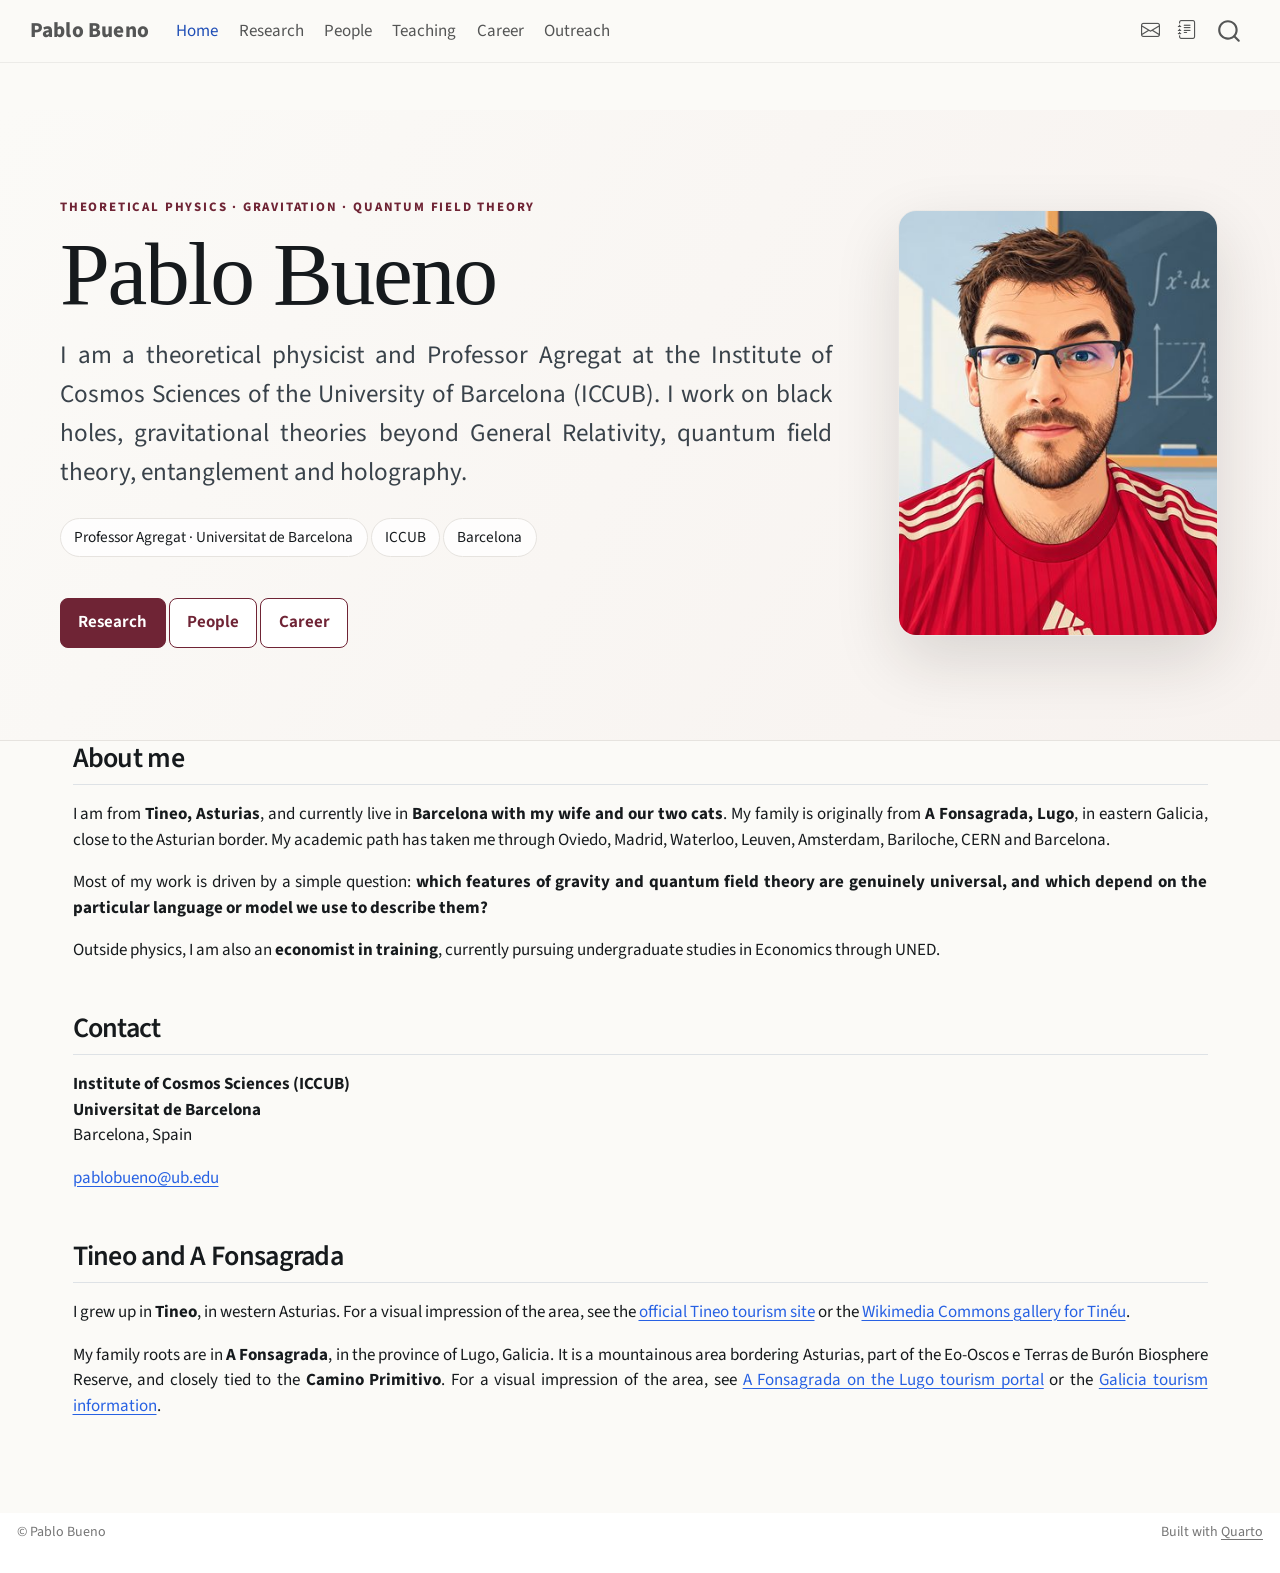
==== commit ed980848: "Built site for gh-pages" ====
--- a/index.html
+++ b/index.html
@@ -45,7 +45,7 @@
 <link href="site_libs/quarto-html/quarto-syntax-highlighting-64a204ab8560d761af7679ceaba22944.css" rel="stylesheet" id="quarto-text-highlighting-styles">
 <script src="site_libs/bootstrap/bootstrap.min.js"></script>
 <link href="site_libs/bootstrap/bootstrap-icons.css" rel="stylesheet">
-<link href="site_libs/bootstrap/bootstrap-55617497126496852ff9f5a59253c640.min.css" rel="stylesheet" append-hash="true" id="quarto-bootstrap" data-mode="light">
+<link href="site_libs/bootstrap/bootstrap-3e9b1289f5f353c49b617ce48ad2bc38.min.css" rel="stylesheet" append-hash="true" id="quarto-bootstrap" data-mode="light">
 <script id="quarto-search-options" type="application/json">{
   "location": "navbar",
   "copy-button": false,
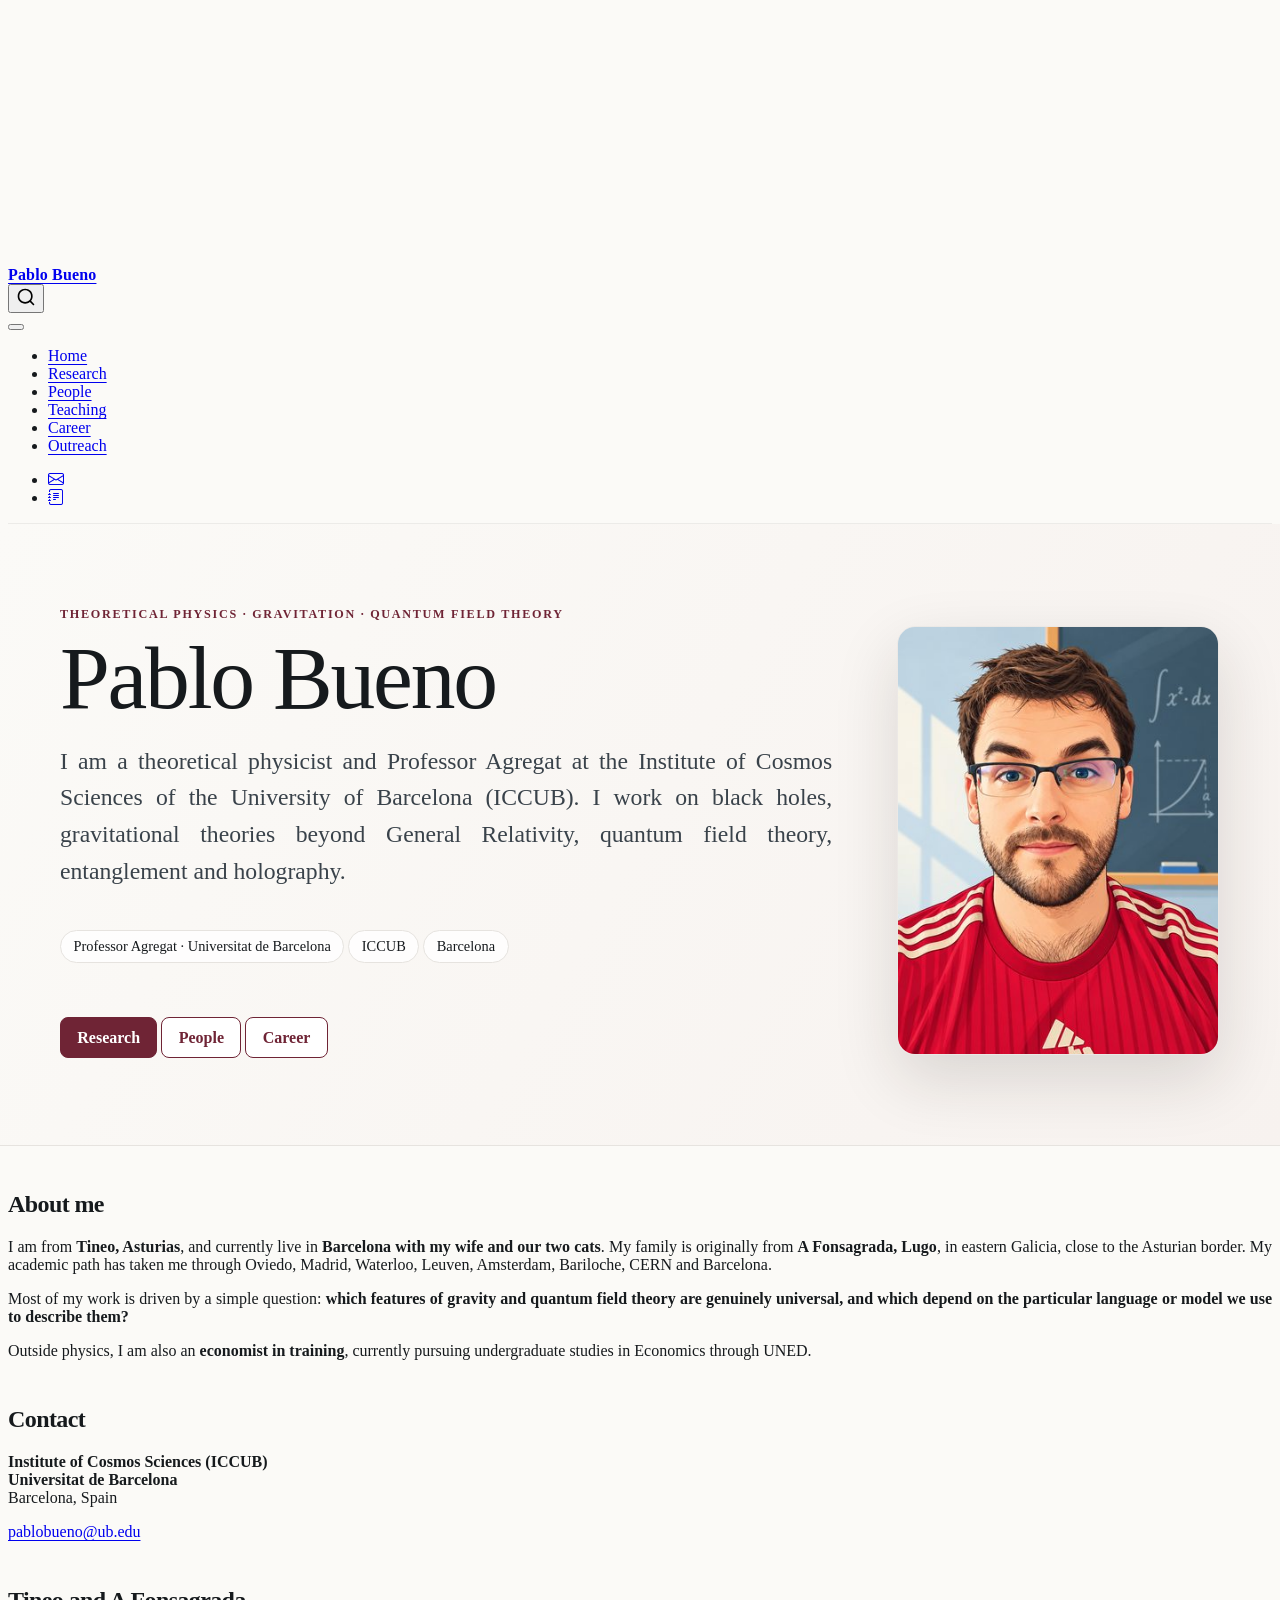
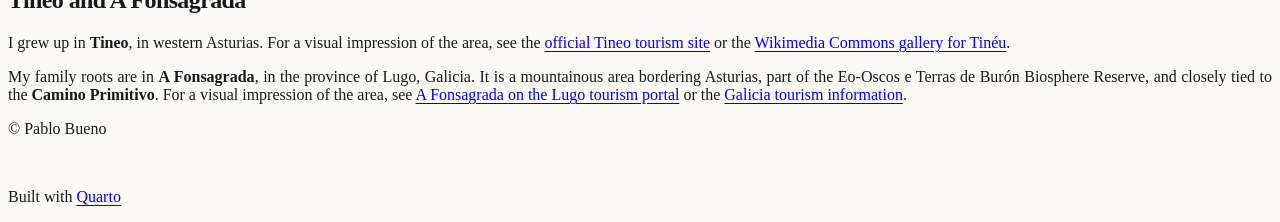
==== commit 0d992a27: "Built site for gh-pages" ====
--- a/index.html
+++ b/index.html
@@ -45,7 +45,7 @@
 <link href="site_libs/quarto-html/quarto-syntax-highlighting-64a204ab8560d761af7679ceaba22944.css" rel="stylesheet" id="quarto-text-highlighting-styles">
 <script src="site_libs/bootstrap/bootstrap.min.js"></script>
 <link href="site_libs/bootstrap/bootstrap-icons.css" rel="stylesheet">
-<link href="site_libs/bootstrap/bootstrap-3e9b1289f5f353c49b617ce48ad2bc38.min.css" rel="stylesheet" append-hash="true" id="quarto-bootstrap" data-mode="light">
+<link href="site_libs/bootstrap/bootstrap-55617497126496852ff9f5a59253c640.min.css" rel="stylesheet" append-hash="true" id="quarto-bootstrap" data-mode="light">
 <script id="quarto-search-options" type="application/json">{
   "location": "navbar",
   "copy-button": false,
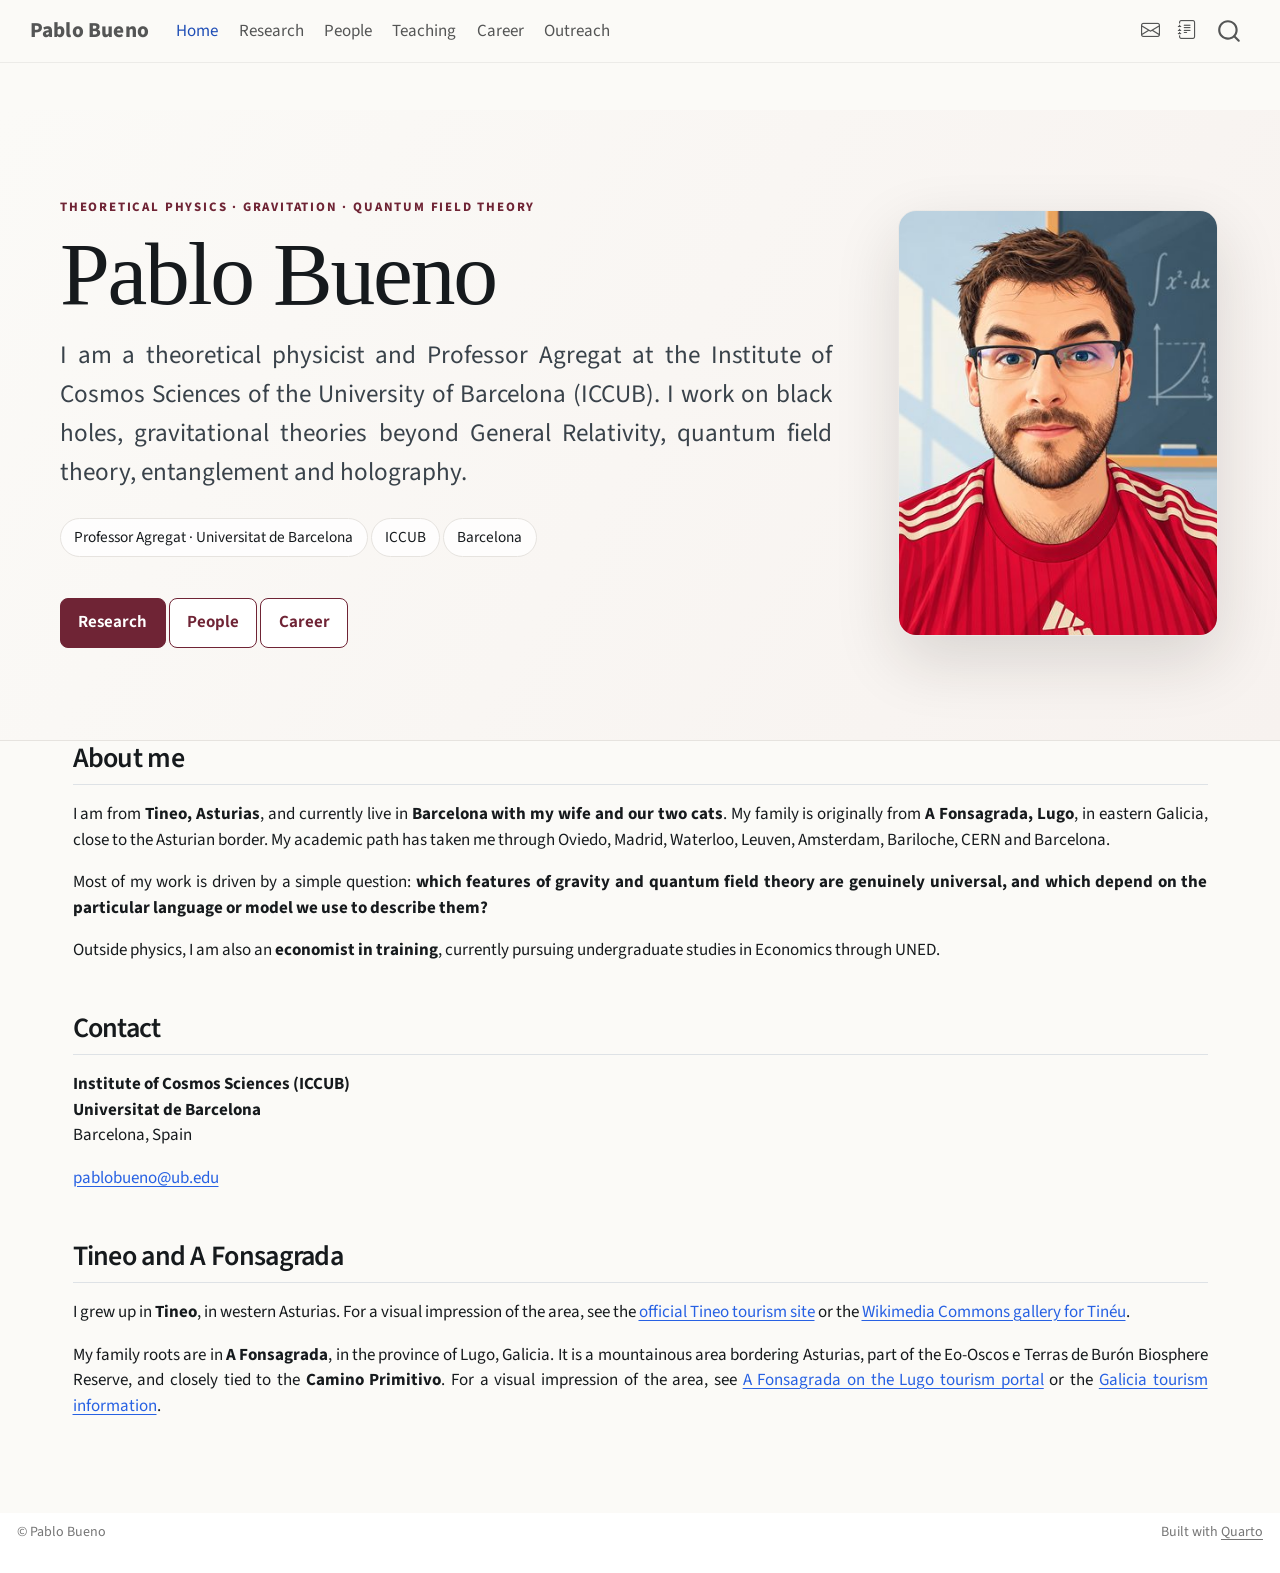
==== commit 7cd9a70b: "Built site for gh-pages" ====
--- a/index.html
+++ b/index.html
@@ -45,7 +45,7 @@
 <link href="site_libs/quarto-html/quarto-syntax-highlighting-64a204ab8560d761af7679ceaba22944.css" rel="stylesheet" id="quarto-text-highlighting-styles">
 <script src="site_libs/bootstrap/bootstrap.min.js"></script>
 <link href="site_libs/bootstrap/bootstrap-icons.css" rel="stylesheet">
-<link href="site_libs/bootstrap/bootstrap-55617497126496852ff9f5a59253c640.min.css" rel="stylesheet" append-hash="true" id="quarto-bootstrap" data-mode="light">
+<link href="site_libs/bootstrap/bootstrap-3e9b1289f5f353c49b617ce48ad2bc38.min.css" rel="stylesheet" append-hash="true" id="quarto-bootstrap" data-mode="light">
 <script id="quarto-search-options" type="application/json">{
   "location": "navbar",
   "copy-button": false,
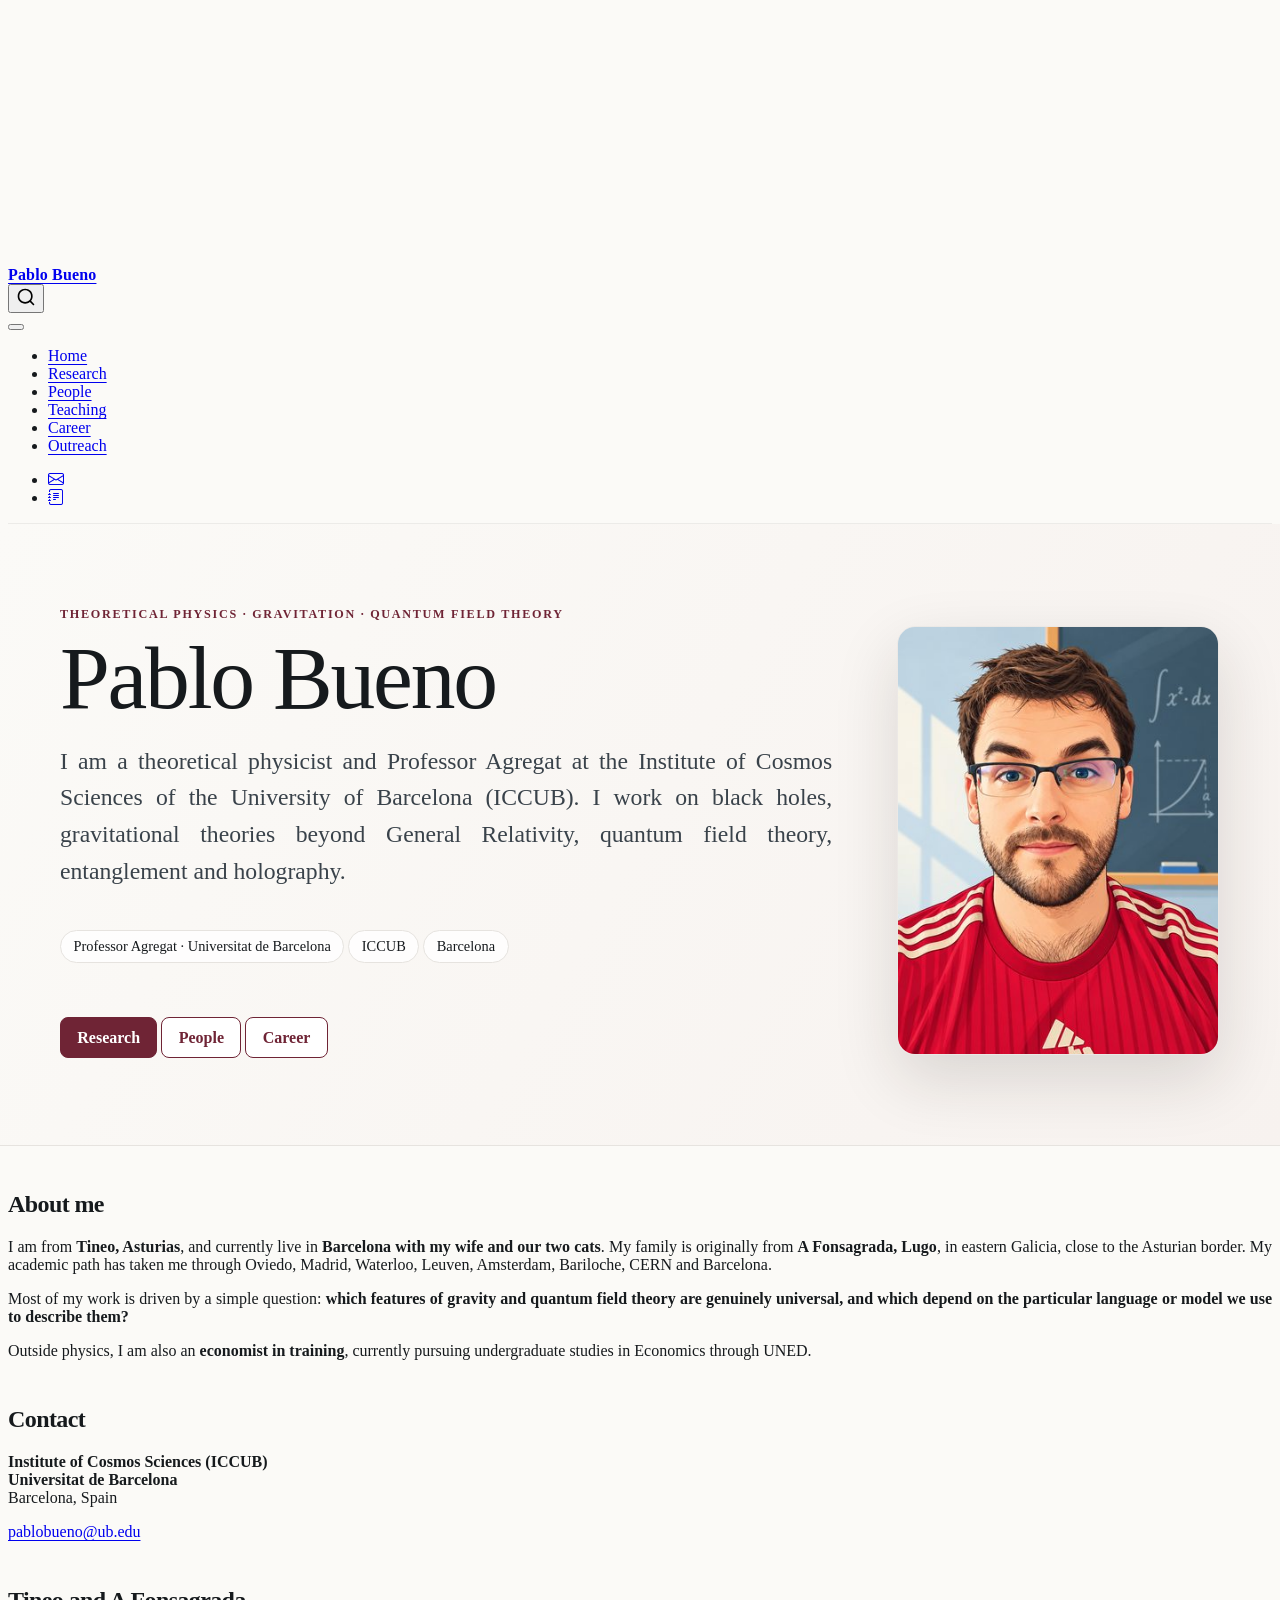
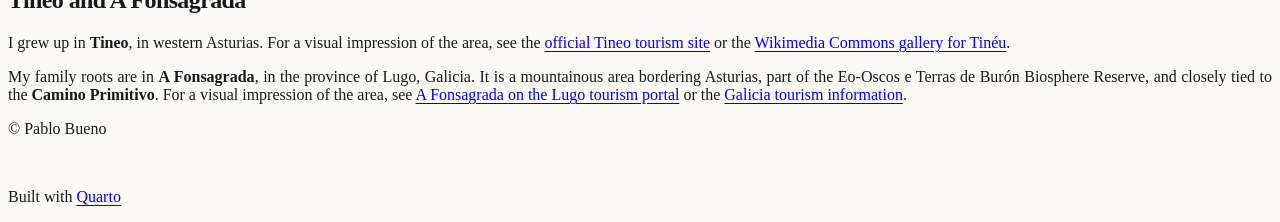
==== commit e535afb5: "Built site for gh-pages" ====
--- a/index.html
+++ b/index.html
@@ -45,7 +45,7 @@
 <link href="site_libs/quarto-html/quarto-syntax-highlighting-64a204ab8560d761af7679ceaba22944.css" rel="stylesheet" id="quarto-text-highlighting-styles">
 <script src="site_libs/bootstrap/bootstrap.min.js"></script>
 <link href="site_libs/bootstrap/bootstrap-icons.css" rel="stylesheet">
-<link href="site_libs/bootstrap/bootstrap-3e9b1289f5f353c49b617ce48ad2bc38.min.css" rel="stylesheet" append-hash="true" id="quarto-bootstrap" data-mode="light">
+<link href="site_libs/bootstrap/bootstrap-55617497126496852ff9f5a59253c640.min.css" rel="stylesheet" append-hash="true" id="quarto-bootstrap" data-mode="light">
 <script id="quarto-search-options" type="application/json">{
   "location": "navbar",
   "copy-button": false,
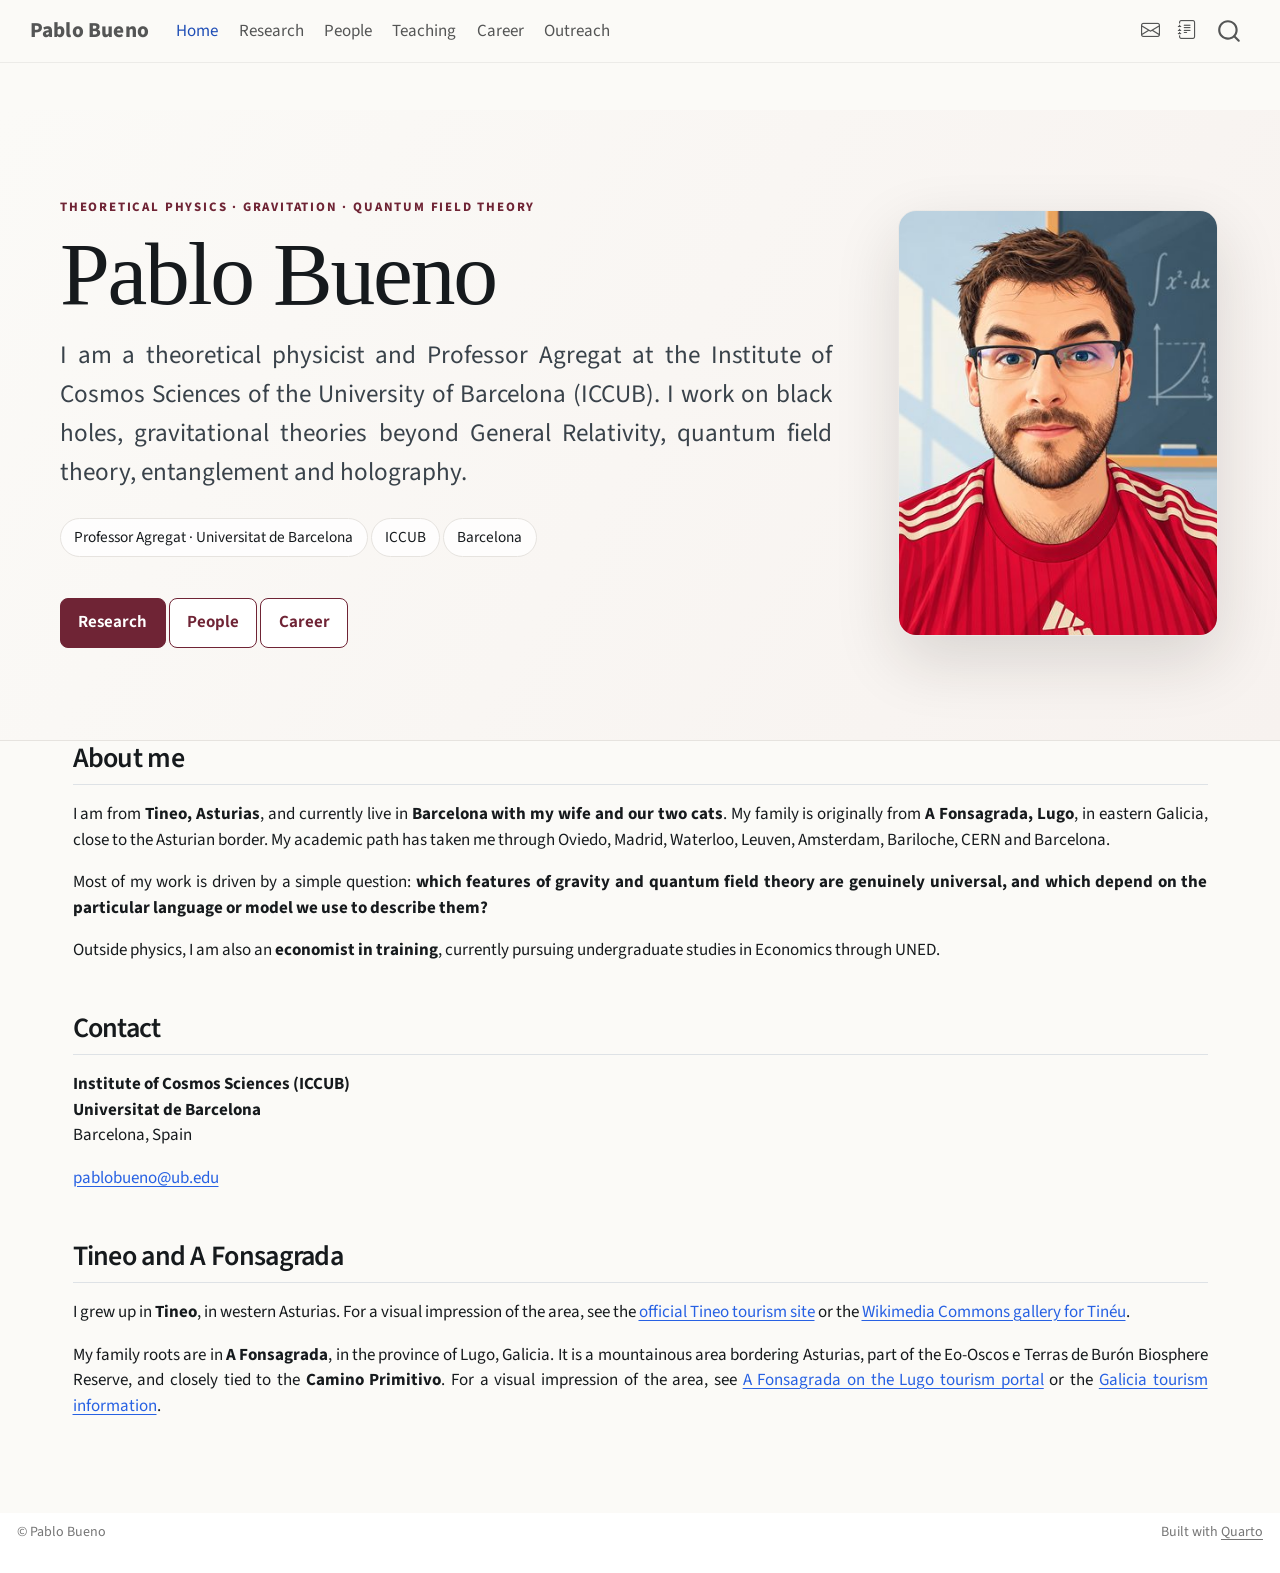
==== commit e0fdc6a1: "Built site for gh-pages" ====
--- a/index.html
+++ b/index.html
@@ -45,7 +45,7 @@
 <link href="site_libs/quarto-html/quarto-syntax-highlighting-64a204ab8560d761af7679ceaba22944.css" rel="stylesheet" id="quarto-text-highlighting-styles">
 <script src="site_libs/bootstrap/bootstrap.min.js"></script>
 <link href="site_libs/bootstrap/bootstrap-icons.css" rel="stylesheet">
-<link href="site_libs/bootstrap/bootstrap-55617497126496852ff9f5a59253c640.min.css" rel="stylesheet" append-hash="true" id="quarto-bootstrap" data-mode="light">
+<link href="site_libs/bootstrap/bootstrap-3e9b1289f5f353c49b617ce48ad2bc38.min.css" rel="stylesheet" append-hash="true" id="quarto-bootstrap" data-mode="light">
 <script id="quarto-search-options" type="application/json">{
   "location": "navbar",
   "copy-button": false,
--- a/styles.css
+++ b/styles.css
@@ -111,25 +111,20 @@
   text-justify: inter-word;
 }
 
-/* Collaborator image placeholder */
-.collab-image-placeholder {
-  border: 1px dashed #bcaeb2;
-  border-radius: 16px;
-  background: linear-gradient(135deg,#fff 0%,#f6f0f2 100%);
-  min-height: 300px;
-  display: flex;
-  align-items: center;
-  justify-content: center;
-  padding: 2rem;
+/* Collaborator group illustration */
+.collab-hero-image {
   margin: 1.5rem 0 2rem;
   text-align: center;
-  color: var(--pb-muted);
-}
-.collab-image-placeholder strong {
-  display:block;
-  color:var(--pb-ink);
-  font-size:1.05rem;
-  margin-bottom:.5rem;
+}
+.collab-hero-image img {
+  display: block;
+  width: 100%;
+  max-width: 980px;
+  height: auto;
+  margin: 0 auto;
+  border-radius: 18px;
+  border: 1px solid rgba(0,0,0,.06);
+  box-shadow: 0 18px 48px rgba(33,26,24,.10);
 }
 
 .pub-entry {
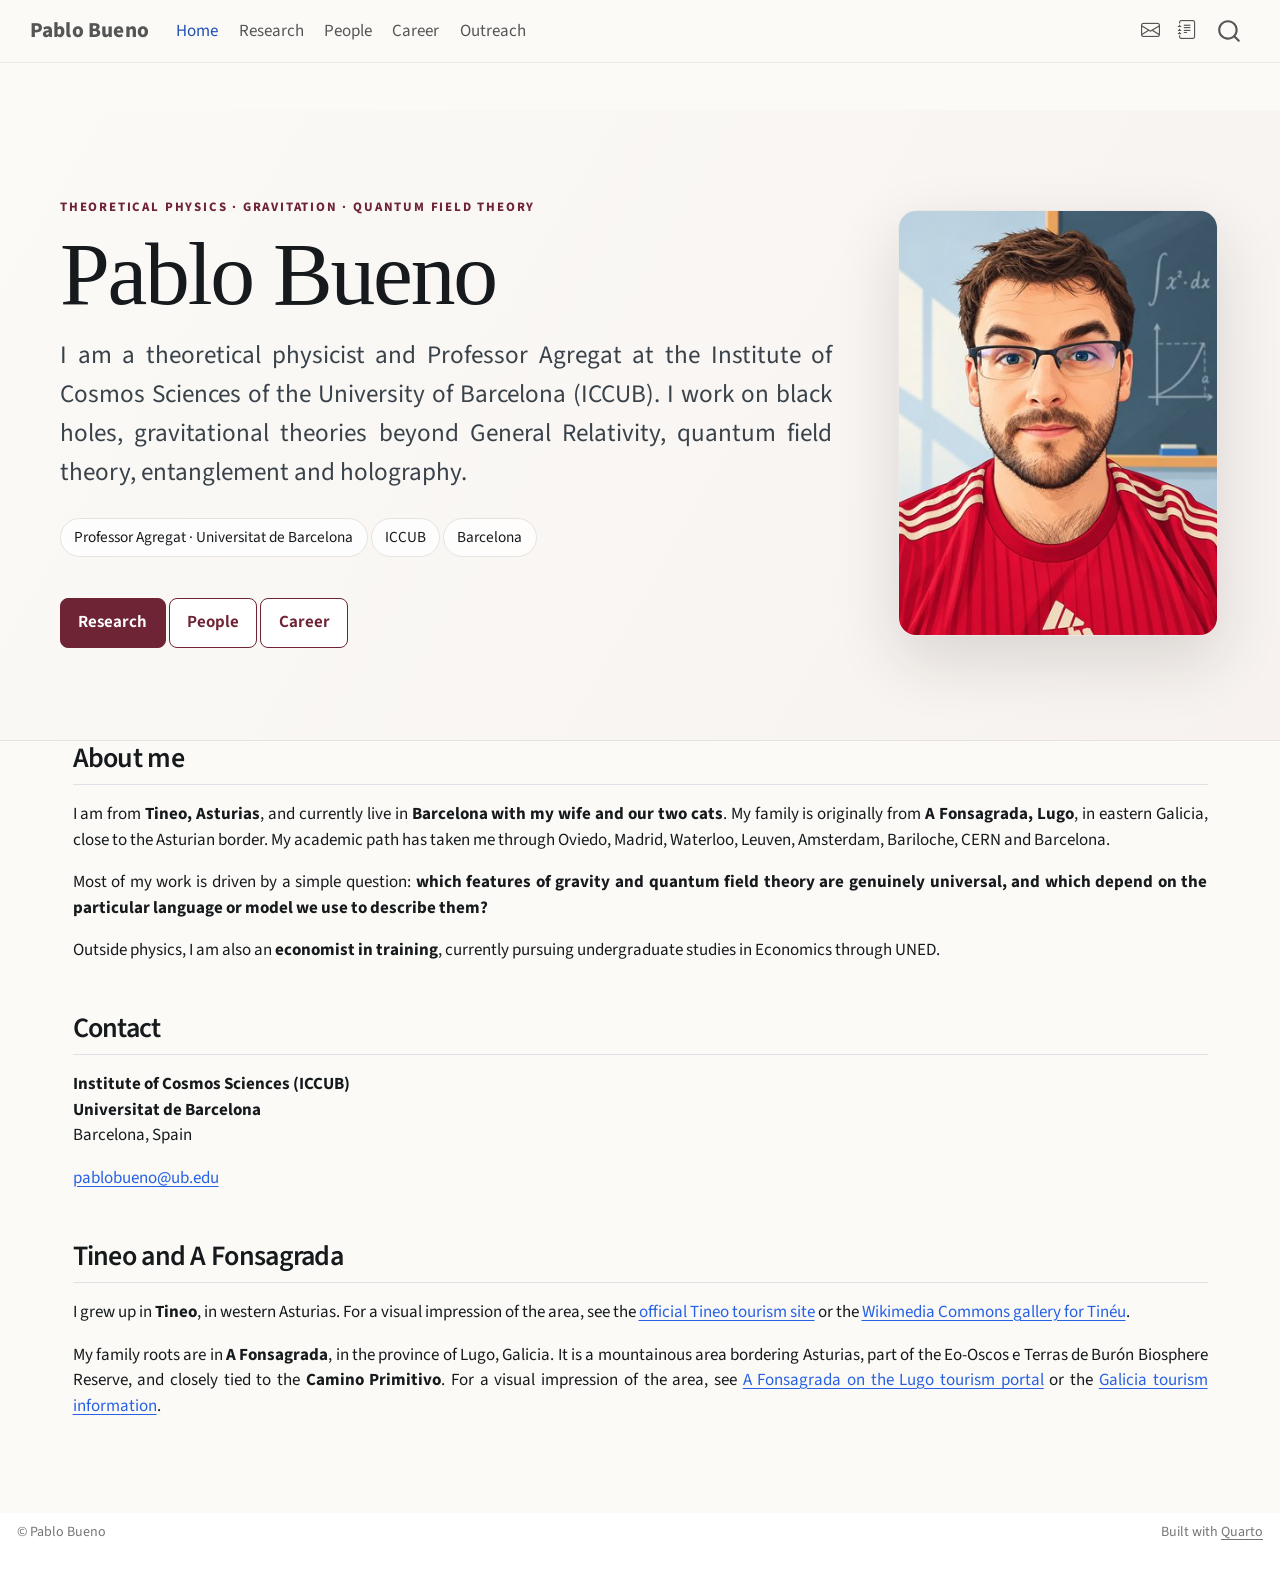
==== commit ac2ec631: "Built site for gh-pages" ====
--- a/index.html
+++ b/index.html
@@ -109,10 +109,6 @@
 <span class="menu-text">People</span></a>
   </li>  
   <li class="nav-item">
-    <a class="nav-link" href="./teaching.html"> 
-<span class="menu-text">Teaching</span></a>
-  </li>  
-  <li class="nav-item">
     <a class="nav-link" href="./career.html"> 
 <span class="menu-text">Career</span></a>
   </li>  
--- a/styles.css
+++ b/styles.css
@@ -118,13 +118,20 @@
 }
 .collab-hero-image img {
   display: block;
-  width: 100%;
-  max-width: 980px;
+  width: 40%;
+  max-width: 400px;
   height: auto;
   margin: 0 auto;
   border-radius: 18px;
   border: 1px solid rgba(0,0,0,.06);
   box-shadow: 0 18px 48px rgba(33,26,24,.10);
+}
+
+@media (max-width: 650px) {
+  .collab-hero-image img {
+    width: 78%;
+    max-width: 400px;
+  }
 }
 
 .pub-entry {
